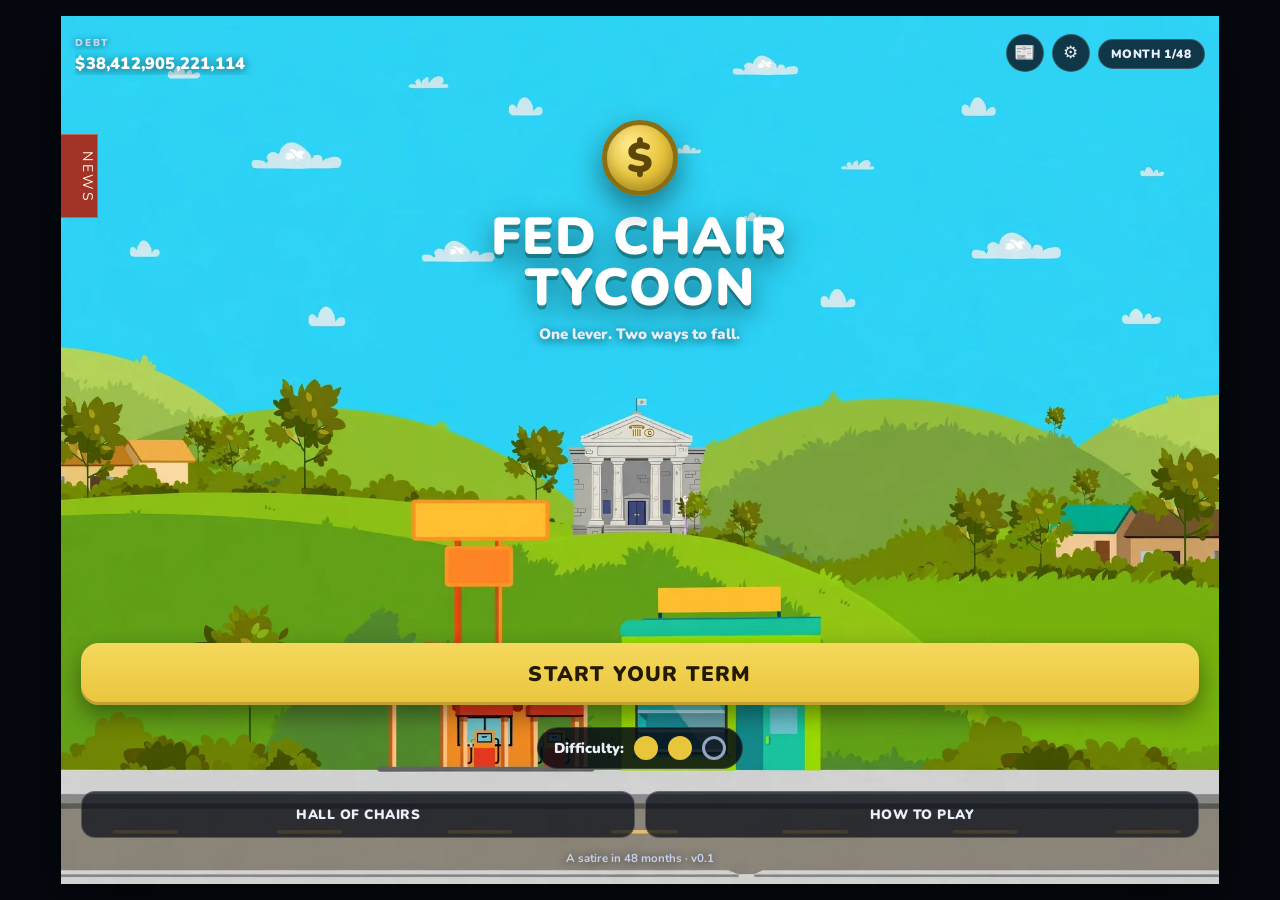
==== index.html @ 250e641f "v24: fully responsive: chips grid can never overflow the stage, scene insets clear the bars, cover c" ====
<!DOCTYPE html>
<html lang="en">
<head>
<meta charset="utf-8">
<meta name="viewport" content="width=device-width, initial-scale=1, maximum-scale=1, user-scalable=no, viewport-fit=cover">
<script>try{ if(window.innerWidth > 760 && screen.width > 0 && screen.width <= 500){ document.querySelector('meta[name="viewport"]').setAttribute('content', 'width=' + screen.width + ', initial-scale=1, maximum-scale=1, user-scalable=no, viewport-fit=cover'); } }catch(e){}</script>
<title>Fed Chair Tycoon</title>
<link rel="icon" href="assets/icon.png">
<link rel="stylesheet" href="styles.css?v=24">
</head>
<body>
<div class="app">

  <aside class="rail rail-left" id="railLeft">
    <button class="news-tab" id="newsTab">NEWS<span class="badge hidden" id="tabBadge">0</span></button>
    <div class="rail-mast">The Daily Ledger</div>
    <div class="rail-date" id="railDate">TERM MONTH 1 &middot; WEEK 1 &middot; WASHINGTON</div>
    <div class="rail-rule"></div>
    <div class="rail-wire" id="railWire"></div>
    <div class="rail-foot">ALL THE NEWS THE NEEDLE MAKES</div>
  </aside>

  <main class="stage" id="stage">
    <div class="scene-bg" id="sceneBg"></div>
    <div class="rotate-hint">Rotate your phone to play</div>
    <div class="scene" id="sceneA"></div>
    <div class="scene" id="sceneB"></div>
    <div class="title-bg" id="titleBg"></div>
    <div class="scrim-top"></div>
    <div class="road" id="road"><div class="road-line"></div></div>
    <div class="walkers" id="walkers">
      <span class="walker wk1"><img src="assets/walker-1.webp" alt=""></span>
      <span class="walker wk2"><img src="assets/walker-5.webp" alt=""></span>
      <span class="walker wk3"><img src="assets/walker-3.webp" alt=""></span>
      <span class="walker wk4 rev"><img src="assets/walker-4.webp" alt=""></span>
      <span class="walker wk5"><img src="assets/walker-6.webp" alt=""></span>
      <span class="walker wk6 rev"><img src="assets/walker-2.webp" alt=""></span>
    </div>
    <div class="scene-price sp-gas" id="sceneGas"><span id="sceneGasTxt">3.49</span></div>
    <div class="scene-price sp-eggs" id="sceneEggs"><span class="se-k">EGGS</span><span class="se-v" id="sceneEggsVal">2.99</span></div>
    <div class="scene-price sp-tag" id="sceneEggsTag">2.99</div>

    <header class="hud">
      <div class="hud-debt"><span class="k">DEBT</span><span class="v" id="debtVal">$38,412,905,221,114</span></div>
      <div class="hud-month" id="monthVal">MONTH 1/48</div>
      <button class="hud-btn" id="wireBtn" title="News wire">&#128240;<span class="badge hidden" id="wireBadge">0</span></button>
      <button class="hud-btn" id="settingsBtn" title="Settings">&#9881;</button>
    </header>

    <div class="prices hidden" id="prices">
      <div class="pchip"><span class="picon"><svg viewBox="0 0 24 24" fill="none" stroke="#16222E" stroke-width="1.6" stroke-linejoin="round" stroke-linecap="round"><rect x="4" y="3.5" width="11" height="17" rx="2" fill="#FF6B3D"/><rect x="6.5" y="6" width="6" height="5" rx="1" fill="#FFF3D6"/><path d="M15.5 8.5c3 .3 3.6 3 3.6 6v1.6"/><rect x="17.3" y="15.6" width="3.1" height="4.6" rx="1" fill="#FFD166"/></svg></span>GAS <b id="gasVal">$3.49</b></div>
      <div class="pchip"><span class="picon"><svg viewBox="0 0 24 24" fill="none" stroke="#16222E" stroke-width="1.6" stroke-linejoin="round" stroke-linecap="round"><ellipse cx="9" cy="9.6" rx="3.3" ry="4.3" fill="#FFFDF4" transform="rotate(-10 9 9.6)"/><ellipse cx="15" cy="9.6" rx="3.3" ry="4.3" fill="#FFF3D6" transform="rotate(10 15 9.6)"/><path d="M3 13.2h18l-1.7 6a2 2 0 0 1-1.9 1.5H6.6a2 2 0 0 1-1.9-1.5z" fill="#F2B134"/><path d="M6.2 16.4h.01M10.2 16.4h.01M14.2 16.4h.01M18 16.4h.01" stroke-width="2.4"/></svg></span>EGGS <b id="eggsVal">$2.99</b></div>
      <div class="pchip"><span class="picon"><svg viewBox="0 0 24 24" fill="none" stroke="#16222E" stroke-width="1.6" stroke-linejoin="round" stroke-linecap="round"><path d="M9 8V6.8A1.8 1.8 0 0 1 10.8 5h2.4A1.8 1.8 0 0 1 15 6.8V8"/><rect x="3.5" y="8" width="17" height="11" rx="2.2" fill="#B07A45"/><path d="M3.5 12.4h17" stroke-width="1.4"/><rect x="10.6" y="11.2" width="2.8" height="3.8" rx="0.8" fill="#FFD166"/></svg></span>JOBS <b id="jobsVal">4.2%</b></div>
      <div class="pchip"><span class="picon"><svg viewBox="0 0 24 24" fill="none" stroke="#16222E" stroke-width="1.6" stroke-linejoin="round" stroke-linecap="round"><path d="M12 20.2S4 15.4 4 9.9C4 7.2 6 5 8.6 5c1.4 0 2.7.7 3.4 1.8C12.7 5.7 14 5 15.4 5 18 5 20 7.2 20 9.9c0 5.5-8 10.3-8 10.3z" fill="#FF5A5F"/><circle cx="8.5" cy="9.1" r="1.25" fill="#FFC2C6" stroke="none"/></svg></span>LIVES <b id="livesVal">5</b></div>
      <div class="pchip hidden" id="sbrChip" style="border-color:rgba(247,147,26,.65)"><span class="picon"><svg viewBox="0 0 24 24"><circle cx="12" cy="12" r="8.8" fill="#F7931A" stroke="#16222E" stroke-width="1.6"/><path d="M9.3 6.7v10.6M9.3 7h3.1a2.5 2.5 0 0 1 0 5H9.3m0 .1h3.7a2.65 2.65 0 0 1 0 5.3H9.3M11.1 5.2v1.9M13.5 5.2v1.9M11.1 16.9v1.9M13.5 16.9v1.9" stroke="#FFF" stroke-width="1.55" fill="none" stroke-linecap="round"/></svg></span>BTC RESERVE <b id="sbrVal">$0</b></div>
    </div>

    <div class="sidebars hidden" id="sidebars">
      <div class="sidebar sb-left" id="gdpBar">
        <div class="sb-label">GDP</div>
        <div class="sb-track"><div class="sb-zone" style="bottom:50%;height:25%"></div><div class="sb-fill" id="gdpFill"></div><div class="sb-fake" id="gdpFake"></div></div>
        <div class="sb-val" id="gdpVal">+2.1%</div>
      </div>
      <div class="sidebar sb-right" id="cpiBar">
        <div class="sb-label">CPI</div>
        <div class="sb-track"><div class="sb-zone" style="bottom:22.7%;height:13.6%"></div><div class="sb-fill" id="cpiFill"></div></div>
        <div class="sb-val" id="cpiVal">2.4%</div>
      </div>
    </div>

    <section class="screen" id="screenTitle">
      <div class="title-hero">
        <div class="coin title-coin" id="titleCoin"><div class="coin-inner"><div class="coin-face coin-front">$</div><div class="coin-face coin-back"><svg viewBox="0 0 64 64" class="btc-svg"><circle cx="32" cy="32" r="30" fill="#F7931A"/><text x="32" y="45" font-size="38" font-weight="700" fill="#ffffff" text-anchor="middle" transform="rotate(12 32 32)" font-family="Arial,Helvetica,sans-serif">&#8383;</text></svg></div></div></div>
        <h1>FED CHAIR<br>TYCOON</h1>
        <div class="tagline">One lever. Two ways to fall.</div>
      </div>
      <div class="title-menu">
        <button class="btn-start" id="startBtn">START YOUR TERM</button>
        <div class="diffpick" id="diffSeg">
          <span class="dc-label">Difficulty:</span>
          <span class="dc on" data-diff="intern"></span>
          <span class="dc on" data-diff="chair"></span>
          <span class="dc" data-diff="legend"></span>
        </div>
        <div class="row2">
          <button class="btn-ghost" id="hallBtn">HALL OF CHAIRS</button>
          <button class="btn-ghost" id="howBtn">HOW TO PLAY</button>
        </div>
        <div class="foot">A satire in 48 months &middot; v0.1</div>
      </div>
    </section>

    <section class="screen hidden" id="screenLoad">
      <div class="load-wrap">
        <div class="coin load-coin" id="loadCoin"><div class="coin-inner"><div class="coin-face coin-front">$</div><div class="coin-face coin-back"><svg viewBox="0 0 64 64" class="btc-svg"><circle cx="32" cy="32" r="30" fill="#F7931A"/><text x="32" y="45" font-size="38" font-weight="700" fill="#ffffff" text-anchor="middle" transform="rotate(12 32 32)" font-family="Arial,Helvetica,sans-serif">&#8383;</text></svg></div></div></div>
        <div class="load-line" id="loadLine">PRINTING MONEY</div>
        <div class="load-bar"><div class="load-fill" id="loadFill"></div></div>
        <div class="load-skip">TAP TO SKIP</div>
      </div>
    </section>

    <section class="screen hidden" id="screenBrief">
      <div class="card brief-card">
        <div class="brief-art"><div class="ribbon">THE BRIEFING</div></div>
        <div class="card-body">
          <h2>The job is yours</h2>
          <p class="txt">In 1910, seven men met in secret on <b>Jekyll Island</b> and designed a central bank. You are what they built. Keep inflation near 2%, keep the street calm, and <b>survive 48 months</b>.</p>
          <div class="rules">
            <div class="rule"><div class="ic" style="background:rgba(62,207,110,.16);color:#3ECF6E">&#9679;</div><div class="rt"><b>The needle.</b> Green is calm. Blue is recession, red is inflation. Peg either end and your term ends.</div></div>
            <div class="rule"><div class="ic" style="background:rgba(127,178,255,.16);color:#7FB2FF">&#9650;&#9660;</div><div class="rt"><b>The lever.</b> One interest rate, moved in 0.25 steps. It works slowly, like everything in this building.</div></div>
            <div class="rule"><div class="ic" style="background:rgba(255,209,102,.16);color:#FFD166">&#9889;</div><div class="rt"><b>Items.</b> Washington speak, single use: speeches, blame, emergency buttons. They reset the street, briefly.</div></div>
            <div class="rule"><div class="ic" style="background:rgba(255,138,117,.16);color:#FF8A75">&#9968;</div><div class="rt"><b>The trap.</b> Cheap money builds projects that only work at cheap rates. They flatter GDP first, then bust when you hike.</div></div>
            <div class="rule"><div class="ic" style="background:rgba(216,52,44,.16);color:#FF8A75">&#10084;</div><div class="rt"><b>Five lives.</b> When the needle pegs, an emergency meeting saves you. Five per term. The sixth crisis is final.</div></div>
          </div>
          <button class="btn-primary" id="takeLeverBtn">TAKE THE LEVER</button>
        </div>
      </div>
    </section>

    <div class="dock hidden" id="dock">
      <div class="panel-top">
        <img class="chair-pic" src="assets/chair-portrait.webp" alt="The Chair">
        <div class="chair-id">
          <div class="chair-name">KELVIN WHALES</div>
        </div>
        <div class="panel-inf">
          <div class="pk">INFLATION <span class="itrend" id="infTrend"></span></div>
          <div class="pv" id="infVal">2.4%</div>
        </div>
      </div>
      <div class="gbar">
        <div class="gmark" id="gmark"></div>
        <span class="plabel pl">RECESSION</span><span class="plabel pr">INFLATION</span>
      </div>

      <div class="panel-bottom">
        <div class="tri-stack">
          <button class="rate-btn tri" id="rateUp" aria-label="Raise the rate">&#9650;</button>
          <button class="rate-btn tri" id="rateDown" aria-label="Cut the rate">&#9660;</button>
        </div>
        <div class="rate-mid">
          <div class="rv" id="rateVal">5.00%</div>
          <div class="rk">INTEREST RATE</div>
        </div>
        <button class="item-slot" id="itemSlot">
          <span class="ik">ITEM</span>
          <span class="iname" id="itemName">EMPTY</span>
          <span class="itap" id="itemTap"></span>
        </button>
      </div>
    </div>

    <div class="overlay hidden" id="overlay"><div class="card" id="overlayCard"></div></div>

    <section class="screen sheet hidden" id="screenWire">
      <div class="sheet-head">
        <button class="iconbtn" data-close>&#8249;</button>
        <div class="ledger-name">The Daily Ledger</div>
        <div class="live-dot"><i></i>LIVE</div>
      </div>
      <div class="ledger-date" id="ledgerDate">TERM MONTH 1 &middot; WEEK 1 &middot; WASHINGTON</div>
      <div class="rule2"></div>
      <div class="wire-list" id="wireList"></div>
      <div class="sheet-foot"><span id="unreadTxt">0 UNREAD</span><button class="btn-small" id="markReadBtn">MARK ALL READ</button></div>
    </section>

    <section class="screen sheet hidden" id="screenSettings">
      <div class="sheet-head">
        <button class="iconbtn" data-close>&#8249;</button>
        <div class="sheet-title">Settings</div>
      </div>
      <div class="group-label">GAMEPLAY</div>
      <div class="group">
        <div class="srow"><span class="ring" style="background:#FFD166"></span><span class="slabel">Sound FX</span><span class="sw on" data-set="sfx"></span></div>
        <div class="srow"><span class="ring" style="background:#7FB2FF"></span><span class="slabel">Music</span><span class="sw on" data-set="music"></span></div>
        <div class="srow"><span class="ring" style="background:#8CE8B0"></span><span class="slabel">Tune</span><button class="trackpick" id="trackPick"><span id="trackName">Monkeys Spinning Monkeys</span> &#8250;</button></div>
        <div class="srow"><span class="ring" style="background:#FF9D8A"></span><span class="slabel">News ticker</span><span class="sw on" data-set="ticker"></span></div>
        <div class="srow"><span class="ring" style="background:#B79CFF"></span><span class="slabel">Haptics</span><span class="sw" data-set="haptics"></span></div>
      </div>
      <div class="diffpick" id="diffSeg2">
        <span class="dc-label">Difficulty:</span>
        <span class="dc on" data-diff="intern"></span>
        <span class="dc on" data-diff="chair"></span>
        <span class="dc" data-diff="legend"></span>
      </div>
      <div class="letter">
        <div class="stamp-seal">FED</div>
        <h3>END THIS TERM EARLY</h3>
        <div class="dear">Dear Mr. President,<br>I hereby tender my resignation as Chair, effective immediately.</div>
        <div class="sig">&mdash; The Chair</div>
        <div class="fine" id="resignFine">Ends your current term. The term is scored and filed in the Hall of Chairs. There is no coming back from a signature.</div>
        <button class="btn-resign" id="resignBtn">SIGN &amp; RESIGN</button>
      </div>
      <div id="settingsExtras"></div>
      <div class="foot">FED CHAIR TYCOON v0.1 &middot; A satire.<br>Any resemblance to a real central bank is entirely the point.<br>Music by Kevin MacLeod (incompetech.com), CC BY 4.0.</div>
    </section>

    <section class="screen hidden" id="screenDeath"></section>

    <section class="screen hidden" id="screenReport">
      <div class="report-card">
        <div class="rhead">
          <div class="seal">$</div>
          <div class="rtitle"><div class="org">BOARD OF GOVERNORS &middot; OFFICIAL</div><div class="doc">Term Report</div></div>
          <div class="grade"><div class="g" id="gradeVal">C+</div><div class="gl">GRADE</div></div>
        </div>
        <div class="verdict" id="verdictVal"></div>
        <div class="rgrid">
          <div class="cell"><div class="k">MONTHS SERVED</div><div class="v" id="repMonths">31 / 48</div></div>
          <div class="cell"><div class="k">PEAK INFLATION</div><div class="v" id="repPeak">9.8%</div></div>
          <div class="cell"><div class="k">DEBT ADDED</div><div class="v" id="repDebt">+$9.22T</div></div>
          <div class="cell"><div class="k">HOW IT ENDED</div><div class="v" id="repEnd">Resigned</div></div>
          <div class="cell"><div class="k">EMERGENCY MEETINGS</div><div class="v" id="repMeet">0</div></div>
          <div class="cell"><div class="k">LIVES LEFT</div><div class="v" id="repLives">5</div></div>
          <div class="cell"><div class="k">BITCOIN RESERVE</div><div class="v" id="repSbr">None</div></div>
        </div>
        <div class="strip"><div class="k">YOUR TERM, MONTH BY MONTH</div><div class="squares" id="squares"></div></div>
      </div>
      <div class="share-box">
        <div class="share-title">SHARE YOUR TERM</div>
        <div class="post-preview" id="postPreview"></div>
        <div class="share-row">
          <button class="btn-share" id="shareBtn">Share this with friends</button>
          <button class="btn-share-x" id="shareXBtn">X</button>
          <button class="btn-share-x" id="copyBtn" title="Copy result">&#10697;</button>
        </div>
        <div class="share-row">
          <button class="btn-newterm" id="newTermBtn">NEW TERM</button>
          <button class="btn-hall2" id="hallBtn2">HALL OF CHAIRS</button>
        </div>
      </div>
    </section>

    <section class="screen sheet hidden" id="screenHall">
      <div class="sheet-head">
        <button class="iconbtn" data-close>&#8249;</button>
        <div class="sheet-title">Hall of Chairs</div>
      </div>
      <div class="seg" id="hallSeg"><div class="on">ALL TIME</div><div>THIS WEEK</div><div>FRIENDS</div></div>
      <div class="hall-list" id="hallList"></div>
    </section>

    <div class="toast hidden" id="toast"></div>
  </main>

  <aside class="rail rail-right" id="railRight">
    <div class="panel">
      <div class="panel-title">YOUR TERM</div>
      <div class="stat-grid">
        <div class="stat"><div class="k">MONTH</div><div class="v" id="stMonth">-</div></div>
        <div class="stat"><div class="k">INFLATION</div><div class="v" id="stInf">-</div></div>
        <div class="stat"><div class="k">RATE</div><div class="v" id="stRate">-</div></div>
        <div class="stat"><div class="k">DEBT ADDED</div><div class="v" id="stDebt">-</div></div>
      </div>
      <div class="needle-mini">
        <div class="gbar"><div class="gmark" id="gmark2"></div></div>
        <div class="glabels"><span style="color:#7FB2FF">RECESSION</span><span style="color:#FF8A75">INFLATION</span></div>
      </div>
    </div>
    <div class="panel">
      <div class="panel-title">HALL OF CHAIRS &middot; TOP 5</div>
      <div class="mini-hall" id="miniHall"></div>
    </div>
    <div class="panel panel-tip">
      <div class="panel-title">THE JOB</div>
      <p>Keep the needle in the green for 48 months. Rates bite with a lag, the debt ticker never stops, and both ends of the street are always angry about something.</p>
    </div>
  </aside>

</div>
<script src="game.js?v=24"></script>
<audio id="bgm" loop preload="auto" src="assets/music-monkeys.mp3"></audio>
</body>
</html>
---- styles.css ----
@font-face{font-family:Nunito;src:url(assets/Nunito-400.woff2) format("woff2");font-weight:400}
@font-face{font-family:Nunito;src:url(assets/Nunito-700.woff2) format("woff2");font-weight:700}
@font-face{font-family:Nunito;src:url(assets/Nunito-900.woff2) format("woff2");font-weight:900}
@font-face{font-family:CourierPrime;src:url(assets/CourierPrime-400.woff2) format("woff2");font-weight:400}
@font-face{font-family:CourierPrime;src:url(assets/CourierPrime-700.woff2) format("woff2");font-weight:700}
@font-face{font-family:CourierPrime;src:url(assets/CourierPrime-400Italic.woff2) format("woff2");font-weight:400;font-style:italic}
@font-face{font-family:Baloo2,Nunito,sans-serif;src:url(assets/Baloo2.woff2) format("woff2");font-weight:400 800}
*{margin:0;padding:0;box-sizing:border-box;-webkit-tap-highlight-color:transparent}
:root{
  --ink:#0B1120; --sheet:rgba(11,17,30,.92); --sheet2:#131E34;
  --gold:#E9C53C; --gold2:#C9A227; --cream:#F3EDDD; --muted:#9FB0CB;
  --green:#3ECF6E; --blue:#7FB2FF; --red:#FF8A75; --reddeep:#8E2F38;
  --mono:"Courier New",Courier,monospace; --tabular:"Nunito",sans-serif;
}
html,body{height:100%}
body{font-family:Nunito,sans-serif;background:#05080F;color:#EAF0FB;overflow:hidden}
.hidden{display:none!important}
button{font-family:inherit;cursor:pointer;border:none;background:none;color:inherit}
.k{font-size:10px;font-weight:900;letter-spacing:1.6px;color:var(--muted)}
.v{font-variant-numeric:tabular-nums}

/* ===== layout ===== */
.app{--colw:clamp(350px, calc((100dvh - 182px - var(--dockh,268px)) * 0.5 + 104px), 540px);display:grid;grid-template-columns:320px minmax(0,var(--colw)) 320px;gap:16px;justify-content:center;height:100dvh;padding:16px;max-width:1300px;margin:0 auto}
.rail{display:flex;flex-direction:column;gap:14px;min-height:0;overflow:hidden}
.stage{position:relative;border-radius:26px;overflow:hidden;background:#0A1220;box-shadow:0 24px 60px rgba(0,0,0,.55);min-height:0}
.scene{position:absolute;inset:0;bottom:var(--dockh,268px);background-size:cover;background-position:50% 50%;transition:opacity .9s ease}
#sceneB{opacity:0}
.scrim-top{position:absolute;top:0;left:0;right:0;height:110px;background:linear-gradient(rgba(4,8,16,.55),transparent);pointer-events:none;z-index:3}


/* ===== live prices painted on the street signs ===== */
.scene-price{position:absolute;z-index:5;pointer-events:none;display:flex;align-items:center;justify-content:center;overflow:hidden}
.sp-gas{font-family:Baloo2,Nunito,sans-serif;justify-content:center;font-weight:800;border-radius:6px;text-shadow:2px 2px 0 rgba(0,0,0,.85),-1px -1px 0 rgba(0,0,0,.85),1px -1px 0 rgba(0,0,0,.85),-1px 1px 0 rgba(0,0,0,.85);white-space:nowrap}
.sp-gas.frozen{filter:saturate(.35) brightness(.92)}
.sp-gas span{display:block;text-align:center;white-space:nowrap}
.sp-eggs{background:#FFFDF4;border-radius:3px;flex-direction:column;gap:0;transform:rotate(-3deg);box-shadow:0 1px 3px rgba(0,0,0,.3);line-height:1}
.sp-eggs .se-k{font-weight:900;color:#1B2432;letter-spacing:.4px}
.sp-eggs .se-v{font-weight:900;color:#1B2432}
.sp-tag{background:#FFD83D;border-radius:3px;font-weight:900;color:#1B2432;transform:rotate(3deg);box-shadow:0 1px 3px rgba(0,0,0,.3);white-space:nowrap}

/* ===== HUD ===== */
.hud{position:absolute;top:0;left:0;right:0;z-index:20;display:flex;align-items:center;gap:8px;padding:14px 14px 0}
.hud-debt{flex:1;min-width:0}
.hud-debt .k{color:#C8D6F2;text-shadow:0 1px 6px rgba(0,0,0,.6)}
.hud-debt .v{display:block;font-size:19px;font-weight:900;letter-spacing:.2px;color:#fff;white-space:nowrap;text-shadow:0 2px 10px rgba(0,0,0,.65)}
.hud-month{background:rgba(7,12,22,.78);border:1px solid rgba(255,255,255,.18);border-radius:999px;padding:6px 12px;font-size:12px;font-weight:900;letter-spacing:.6px;white-space:nowrap}
.hud-btn{position:relative;width:38px;height:38px;border-radius:50%;background:rgba(7,12,22,.78);border:1px solid rgba(255,255,255,.18);font-size:17px;display:flex;align-items:center;justify-content:center}
.badge{position:absolute;top:-4px;right:-4px;min-width:19px;height:19px;border-radius:10px;background:#C73E46;color:#fff;font-size:10.5px;font-weight:900;display:flex;align-items:center;justify-content:center;padding:0 5px;border:2px solid #0A1220}
.prices{position:absolute;top:64px;left:14px;z-index:15;display:flex;gap:6px}
.pchip{background:rgba(7,12,22,.78);border:1px solid rgba(255,255,255,.16);border-radius:999px;padding:5px 11px;font-size:11.5px;font-weight:800;letter-spacing:.4px;color:#C8D6F2}
.pchip b{color:#fff;font-variant-numeric:tabular-nums}


/* ===== GDP / CPI side bars ===== */
.sidebars{position:absolute;inset:0;z-index:14;pointer-events:none}
.sidebar{position:absolute;top:50%;transform:translateY(-52%);width:34px;display:flex;flex-direction:column;align-items:center;gap:7px}
.sb-left{left:10px}
.sb-right{right:10px}
.sb-label{font-size:10.5px;font-weight:900;letter-spacing:1.6px;color:#fff;background:rgba(7,12,22,.78);border:1px solid rgba(255,255,255,.2);border-radius:7px;padding:4px 6px;text-shadow:0 1px 4px rgba(0,0,0,.6)}
.sb-track{position:relative;width:16px;height:300px;max-height:38dvh;border-radius:9px;background:rgba(7,12,22,.66);border:1px solid rgba(255,255,255,.24);overflow:hidden;box-shadow:0 8px 22px rgba(0,0,0,.4)}
.sb-fill{position:absolute;left:0;right:0;bottom:0;height:50%;border-radius:0 0 8px 8px;transition:height .55s ease,background .55s ease}
.sb-fake{position:absolute;left:0;right:0;bottom:0;height:0;border-top:2px dashed rgba(255,255,255,.85);background:repeating-linear-gradient(45deg,rgba(233,197,60,.5) 0 6px,rgba(233,197,60,.12) 6px 12px);transition:height .55s ease}
.sb-val{font-size:11px;font-weight:900;color:#fff;background:rgba(7,12,22,.78);border:1px solid rgba(255,255,255,.18);border-radius:7px;padding:3px 6px;font-variant-numeric:tabular-nums;white-space:nowrap}
#gdpFill{background:linear-gradient(180deg,#57E389,#2FA84F)}
#gdpBar.low #gdpFill{background:linear-gradient(180deg,#FFC86B,#E08A2E)}
#gdpBar.bad #gdpFill{background:linear-gradient(180deg,#FF8A75,#D94F3E)}
#cpiFill{background:linear-gradient(180deg,#FFD166,#E8A33C)}
#cpiBar.hot #cpiFill{background:linear-gradient(180deg,#FF9D5C,#E05E2B)}
#cpiBar.danger #cpiFill{background:linear-gradient(180deg,#FF7A6B,#C73E46)}
.sidebar.danger .sb-track{animation:sbPulse .8s infinite}
.sidebar.danger .sb-label{background:#8E2F38;border-color:#FF8A75}
@keyframes sbPulse{0%,100%{box-shadow:0 0 0 0 rgba(255,81,71,.0)}50%{box-shadow:0 0 0 6px rgba(255,81,71,.35)}}
@media (max-width:760px){ .sb-track{height:230px} .sidebar{width:28px} .sb-left{left:17px} .sb-right{right:17px} .sb-label{font-size:9.5px;padding:3px 5px} .sb-val{font-size:10px;padding:2px 5px} }

/* ===== screens ===== */
.screen{position:absolute;inset:0;z-index:30;display:flex;flex-direction:column;padding:86px 20px 18px;overflow-y:auto}
.card{background:var(--sheet);border:1px solid rgba(255,255,255,.12);border-radius:24px;backdrop-filter:blur(14px);box-shadow:0 22px 48px rgba(0,0,0,.5)}
.card-body{padding:22px 22px 24px}
.card h2{font-family:Baloo2,Nunito,sans-serif;font-size:30px;font-weight:800;color:#fff}
.txt{font-size:14.5px;line-height:1.55;color:#C9D5EC;margin-top:6px}
.txt b{color:#fff}

/* title */
#screenTitle{justify-content:space-between;padding-top:104px}
.title-hero{text-align:center}
.coin{width:92px;height:92px;margin:0 auto;border-radius:50%;background:radial-gradient(circle at 34% 30%,#FFE98A,var(--gold) 55%,var(--gold2));border:5px solid #8A6E14;color:#5C4708;font-family:Baloo2,Nunito,sans-serif;font-size:52px;font-weight:800;display:flex;align-items:center;justify-content:center;box-shadow:0 12px 30px rgba(0,0,0,.45),inset 0 -6px 14px rgba(0,0,0,.22)}
#screenTitle h1{font-family:Baloo2,Nunito,sans-serif;font-size:52px;line-height:.98;font-weight:800;color:#fff;letter-spacing:1px;margin-top:16px;text-shadow:0 4px 0 rgba(10,40,24,.35),0 10px 28px rgba(0,0,0,.5)}
.tagline{margin-top:10px;font-size:15px;font-weight:800;color:#E7EEFB;text-shadow:0 2px 10px rgba(0,0,0,.6)}
.title-menu{display:flex;flex-direction:column;gap:12px}
.btn-start{background:linear-gradient(180deg,#F5D95C,var(--gold));color:#241A02;font-family:Baloo2,Nunito,sans-serif;font-weight:800;font-size:21px;letter-spacing:1.2px;padding:17px;border-radius:18px;box-shadow:0 10px 24px rgba(0,0,0,.4),inset 0 -3px 0 rgba(0,0,0,.18);width:100%}
.seg{display:flex;background:rgba(7,12,22,.8);border:1px solid rgba(255,255,255,.14);border-radius:13px;padding:4px;gap:4px}
.seg div{flex:1;text-align:center;padding:9px 0;border-radius:10px;font-size:12.5px;font-weight:900;letter-spacing:.6px;color:var(--muted);cursor:pointer}
.seg div.on{background:var(--gold);color:#241A02}
.row2{display:flex;gap:10px}
.btn-ghost{flex:1;padding:13px;border-radius:14px;background:rgba(7,12,22,.72);border:1px solid rgba(255,255,255,.2);color:#EAF0FB;font-size:13.5px;font-weight:900;letter-spacing:.5px}
#screenTitle .foot{text-align:center;font-size:11.5px;font-weight:700;color:#C4D2EC;text-shadow:0 1px 8px rgba(0,0,0,.6)}

/* briefing */
.brief-art{height:150px;border-radius:24px 24px 0 0;background:url(assets/scene-normal.webp) 50% 30%/cover;position:relative}
.ribbon{position:absolute;left:22px;bottom:14px;background:var(--gold);color:#241A02;font-size:11px;font-weight:900;letter-spacing:2px;padding:5px 12px;border-radius:5px}
.rules{display:flex;flex-direction:column;gap:12px;margin:16px 0 20px}
.rule{display:flex;gap:12px;align-items:flex-start}
.rule .ic{width:34px;height:34px;flex:none;border-radius:11px;display:flex;align-items:center;justify-content:center;font-size:15px}
.rule .rt{font-size:13.5px;line-height:1.5;color:#C9D5EC}
.rule .rt b{color:#fff}
.btn-primary{background:linear-gradient(180deg,#F5D95C,var(--gold));color:#241A02;font-family:Baloo2,Nunito,sans-serif;font-weight:800;font-size:18px;letter-spacing:1px;padding:15px;border-radius:16px;width:100%}

/* dock */
.dock{position:absolute;left:12px;right:12px;bottom:12px;z-index:25;background:var(--sheet);border:1px solid rgba(255,255,255,.13);border-radius:22px;padding:13px 14px 12px;backdrop-filter:blur(16px);box-shadow:0 18px 40px rgba(0,0,0,.5)}
.dock-top{display:flex;gap:12px;align-items:center}
.inf-box{flex:none;text-align:center;min-width:74px}
.inf-box .v{font-size:23px;font-weight:900;color:#fff}
.gauge-box{flex:1}
.gbar{height:12px;border-radius:7px;background:linear-gradient(90deg,#3E6FD9 0%,#57B8E8 26%,#39C96B 44%,#39C96B 56%,#E8C93C 74%,#D94F3E 100%);position:relative}
.gmark{position:absolute;top:50%;width:22px;height:22px;border-radius:50%;background:#fff;border:3.5px solid #0B1120;transform:translate(-50%,-50%);left:50%;box-shadow:0 2px 8px rgba(0,0,0,.5);transition:left .5s ease}
.glabels{display:flex;justify-content:space-between;font-size:9.5px;font-weight:900;letter-spacing:1.2px;margin-top:6px}
.rate-row{display:flex;align-items:center;gap:12px;margin-top:12px}
.rate-btn{width:62px;height:54px;border-radius:16px;background:#1B2A47;border:1px solid rgba(255,255,255,.16);color:#fff;font-size:20px;flex:none}
.rate-btn:active{background:#2A4066;transform:scale(.96)}
.rate-mid{flex:1;text-align:center}
.rate-mid .v{font-size:27px;font-weight:900;color:#fff}
.item-slot{margin-top:12px;width:100%;display:flex;align-items:center;gap:10px;background:rgba(216,52,44,.08);border:1.5px dashed rgba(255,90,80,.55);border-radius:14px;padding:10px 13px;text-align:left}
.item-k{font-size:9.5px;font-weight:900;letter-spacing:1.6px;color:var(--gold)}
.item-name{flex:1;font-size:14px;font-weight:900;color:#FFE98A;letter-spacing:.3px}
.item-tap{font-size:11px;font-weight:800;color:var(--muted)}

/* overlay cards */
.overlay{position:absolute;inset:0;z-index:40;background:rgba(3,6,12,.45);display:flex;align-items:flex-start;padding:14px}
.overlay .card{width:100%;padding:22px}
.tagchip{display:inline-block;font-size:10.5px;font-weight:900;letter-spacing:1.8px;padding:5px 11px;border-radius:6px;margin-bottom:12px}
.tag-warn{background:#3A2A10;color:#FFC86B;border:1px solid #8A6A24}
.tag-event{background:#12283F;color:#8FC2FF;border:1px solid #2E5A8A}
.tag-story{background:#241A3E;color:#C9B1FF;border:1px solid #5B4390}
.overlay h2{font-family:Baloo2,Nunito,sans-serif;font-size:25px;line-height:1.12;color:#fff}
.overlay .txt{font-size:14px}
.mini-gbar{margin:16px 0 4px}
.btn-gold{background:linear-gradient(180deg,#F5D95C,var(--gold));color:#241A02;font-family:Baloo2,Nunito,sans-serif;font-weight:800;font-size:16.5px;padding:14px;border-radius:14px;width:100%;margin-top:16px}
.btn-dim{background:#1B2A47;color:#D7E2F5;font-weight:900;font-size:14.5px;padding:13px;border-radius:14px;width:100%;margin-top:9px}
.hintline{margin-top:12px;text-align:center;font-size:11.5px;font-weight:700;color:var(--muted)}

/* sheets (wire / settings / hall) */
.sheet{background:var(--sheet);backdrop-filter:blur(18px);padding:20px 20px 16px;z-index:35}
.sheet-head{display:flex;align-items:center;gap:12px;margin-bottom:6px}
.iconbtn{width:36px;height:36px;border-radius:50%;background:rgba(255,255,255,.07);border:1px solid rgba(255,255,255,.14);font-size:19px;color:#fff;flex:none}
.sheet-title{font-family:Baloo2,Nunito,sans-serif;font-size:23px;font-weight:800;color:#fff}

/* ledger */
.ledger-name{font-family:CourierPrime,monospace;font-weight:700;font-size:21px;letter-spacing:.5px;color:#fff;flex:1}
.live-dot{display:flex;align-items:center;gap:6px;font-size:11px;font-weight:900;letter-spacing:1.4px;color:#FF7A6B}
.live-dot i{width:8px;height:8px;border-radius:50%;background:#FF5147;animation:pulse 1.4s infinite}
@keyframes pulse{0%,100%{opacity:1}50%{opacity:.3}}
.ledger-date,.rail-date{font-family:CourierPrime,monospace;font-size:11px;letter-spacing:.6px;color:#8FA3C4;margin-top:4px}
.rule2{border-top:2.5px solid #E8EEF9;border-bottom:1px solid rgba(232,238,249,.55);height:4px;margin:10px 0 4px}
.wire-list{flex:1;overflow-y:auto;min-height:0}
.witem{padding:11px 0 10px;border-bottom:1px solid rgba(255,255,255,.07);display:flex;gap:9px}
.witem .dot{width:8px;height:8px;border-radius:50%;background:var(--gold);flex:none;margin-top:6px}
.witem .dot.read{background:transparent}
.wmeta{font-family:CourierPrime,monospace;font-size:10.5px;letter-spacing:.4px;color:#7E92B5;text-transform:uppercase}
.whead{font-family:CourierPrime,monospace;font-size:16.5px;line-height:1.42;color:#E9EEF8;margin-top:2px}
.whead .brk{color:#FF6B5E;font-weight:700}
.whead em{font-style:italic}
.wstamp{display:inline-block;border:1.5px solid #C73E46;color:#FF7A6B;border-radius:4px;padding:0 5px;font-size:10px;font-weight:700;letter-spacing:1.2px;transform:rotate(-3deg);vertical-align:2px;margin-left:6px}
.sheet-foot{display:flex;justify-content:space-between;align-items:center;padding-top:12px;border-top:1px solid rgba(255,255,255,.09);font-family:CourierPrime,monospace;font-size:11.5px;color:#8FA3C4}
.btn-small{background:var(--gold);color:#241A02;font-weight:900;font-size:12px;padding:8px 13px;border-radius:9px;font-family:Nunito}

/* settings */
.group-label{font-size:11px;font-weight:900;letter-spacing:1.8px;color:var(--muted);margin:16px 0 8px}
.group{background:rgba(255,255,255,.04);border:1px solid rgba(255,255,255,.08);border-radius:16px;padding:2px 14px}
.srow{display:flex;align-items:center;gap:11px;padding:12px 0;border-bottom:1px solid rgba(255,255,255,.06)}
.srow:last-child{border-bottom:none}
.ring{width:10px;height:10px;border-radius:50%;flex:none}
.slabel{flex:1;font-size:14.5px;font-weight:700;color:#E7EEFB}
.sw{width:46px;height:27px;border-radius:14px;background:#2A3A58;position:relative;cursor:pointer;flex:none;transition:background .2s}
.sw:after{content:"";position:absolute;top:3px;left:3px;width:21px;height:21px;border-radius:50%;background:#fff;transition:left .2s}
.sw.on{background:var(--green)}
.sw.on:after{left:22px}
.letter{background:linear-gradient(180deg,#F7F2E2,var(--cream));color:#2A2417;border-radius:16px;padding:20px;margin-top:18px;position:relative;box-shadow:0 14px 30px rgba(0,0,0,.35)}
.stamp-seal{position:absolute;top:14px;right:16px;width:44px;height:44px;border-radius:50%;border:2.5px solid var(--reddeep);color:var(--reddeep);display:flex;align-items:center;justify-content:center;font-family:Baloo2,Nunito,sans-serif;font-weight:800;font-size:13px;transform:rotate(10deg);opacity:.85}
.letter h3{font-size:10.5px;font-weight:900;letter-spacing:2.2px;color:#8A7B52}
.letter .dear{font-family:CourierPrime,monospace;font-size:15.5px;line-height:1.6;margin-top:12px}
.letter .sig{font-family:CourierPrime,monospace;font-style:italic;font-size:14.5px;margin-top:10px}
.letter .fine{font-size:11.5px;line-height:1.55;color:#6E6449;margin-top:12px}
.btn-resign{margin-top:14px;width:100%;background:var(--reddeep);color:#FFF3EA;font-family:Baloo2,Nunito,sans-serif;font-weight:800;font-size:16.5px;letter-spacing:.8px;padding:13px;border-radius:12px}
#screenSettings .foot{margin-top:16px;text-align:center;font-size:11px;line-height:1.6;color:var(--muted)}

/* death */
#screenDeath{justify-content:flex-end;padding:86px 14px 14px}
.death-wrap{width:100%}
.ending-ribbon{display:inline-block;font-size:11px;font-weight:900;letter-spacing:2px;padding:6px 13px;border-radius:6px;margin-bottom:12px}
.ribbon-red{background:#5E1616;color:#FFB1A1;border:1px solid #A03A30}
.ribbon-blue{background:#14273F;color:#BCD6FF;border:1px solid #3E6DA8}
.stamp-big{display:inline-block;border:3.5px solid #D8453A;color:#FF6A5B;font-family:Baloo2,Nunito,sans-serif;font-weight:800;font-size:19px;letter-spacing:1.5px;padding:6px 14px;border-radius:8px;transform:rotate(-3.5deg);background:rgba(10,5,5,.35);margin-bottom:14px}
.memo{background:linear-gradient(180deg,#F8F4E8,#EFE8D2);color:#2A2417;border-radius:18px;padding:24px 22px;box-shadow:0 22px 48px rgba(0,0,0,.5)}
.memo .fromto{font-family:CourierPrime,monospace;font-size:14.5px;line-height:1.65}
.memo .body{font-family:CourierPrime,monospace;font-size:14.5px;line-height:1.65;margin-top:12px}
.memo .fine2{font-family:CourierPrime,monospace;font-style:italic;font-size:13px;color:#6E6449;margin-top:14px}
.chips{display:flex;gap:7px;margin:14px 0 4px}
.chip{background:rgba(7,12,22,.8);border:1px solid rgba(255,255,255,.2);border-radius:999px;padding:6px 12px;font-size:12px;font-weight:900;color:#fff}

/* report */
#screenReport{gap:12px;padding-top:78px}
.report-card{background:linear-gradient(180deg,#FBF7EA,var(--cream));color:#2A2417;border-radius:20px;padding:20px;position:relative;overflow:hidden;box-shadow:0 22px 48px rgba(0,0,0,.5)}
.report-card:before{content:"";position:absolute;top:0;left:0;right:0;height:7px;background:repeating-linear-gradient(45deg,#C73E46 0 14px,#F3EDDD 14px 28px,#31579E 28px 42px,#F3EDDD 42px 56px)}
.rhead{display:flex;align-items:center;gap:13px;margin-top:4px}
.seal{width:50px;height:50px;border-radius:50%;background:radial-gradient(circle at 34% 30%,#FFE98A,var(--gold) 55%,var(--gold2));border:3px solid #8A6E14;color:#5C4708;font-family:Baloo2,Nunito,sans-serif;font-size:26px;font-weight:800;display:flex;align-items:center;justify-content:center;flex:none}
.rtitle{flex:1}
.rtitle .org{font-size:9.5px;font-weight:900;letter-spacing:1.6px;color:#8A7B52}
.rtitle .doc{font-family:Baloo2,Nunito,sans-serif;font-size:23px;font-weight:800;color:#221D10}
.grade{text-align:center}
.grade .g{font-family:Baloo2,Nunito,sans-serif;font-size:31px;font-weight:800;color:#1E6B3A}
.grade .gl{font-size:8.5px;font-weight:900;letter-spacing:1.6px;color:#8A7B52}
.verdict{font-size:14.5px;line-height:1.5;color:#4A4230;margin-top:12px}
.rgrid{display:grid;grid-template-columns:1fr 1fr;gap:12px 16px;margin-top:14px}
.rgrid .k{color:#8A7B52}
.rgrid .v{font-size:19px;font-weight:900;color:#221D10}
.strip{margin-top:14px}
.strip .k{color:#8A7B52;margin-bottom:7px}
.squares{display:flex;gap:2.5px;flex-wrap:wrap}
.squares i{width:14px;height:14px;border-radius:3.5px;display:block}
.share-box{background:var(--sheet);border:1px solid rgba(255,255,255,.12);border-radius:20px;padding:16px;backdrop-filter:blur(14px)}
.share-title{font-size:11px;font-weight:900;letter-spacing:1.8px;color:var(--muted);margin-bottom:10px}
.post-preview{background:rgba(255,255,255,.05);border:1px solid rgba(255,255,255,.09);border-radius:13px;padding:12px 13px;font-size:13.5px;line-height:1.55;color:#DCE6F7}
.share-row{display:flex;gap:9px;margin-top:11px}
.btn-share{flex:1;background:var(--gold);color:#241A02;font-family:Baloo2,Nunito,sans-serif;font-weight:800;font-size:15px;padding:12px 8px;border-radius:12px;white-space:nowrap}
.btn-share-x{flex:0 0 50px;background:#1B2A47;color:#EAF0FB;font-weight:900;font-size:15px;padding:12px 0;border-radius:12px;border:1px solid rgba(255,255,255,.14)}
.btn-newterm{flex:1.4;background:#1B2A47;color:#fff;font-family:Baloo2,Nunito,sans-serif;font-weight:800;font-size:15.5px;padding:12px;border-radius:12px;border:1px solid rgba(255,255,255,.16)}
.btn-hall2{flex:1;background:transparent;color:#C9D5EC;font-weight:900;font-size:13.5px;padding:12px;border-radius:12px;border:1px solid rgba(255,255,255,.14)}

/* hall */
.hall-list{overflow-y:auto;min-height:0;margin-top:12px}
.hrow{display:flex;align-items:center;gap:12px;padding:11px 4px;border-bottom:1px solid rgba(255,255,255,.07)}
.hrow .medal{width:38px;height:38px;border-radius:50%;flex:none;display:flex;align-items:center;justify-content:center;font-family:Baloo2,Nunito,sans-serif;font-weight:800;font-size:16px;background:#1B2A47;color:#C9D5EC;border:1.5px solid rgba(255,255,255,.16)}
.hrow.r1 .medal{background:radial-gradient(circle at 34% 30%,#FFE98A,var(--gold) 60%,var(--gold2));color:#5C4708;border-color:#8A6E14}
.hrow.r2 .medal{background:#D8DEE8;color:#41506B;border-color:#9AA7BC}
.hrow.r3 .medal{background:#D89A68;color:#5C3410;border-color:#A96F3E}
.hrow .who{flex:1;min-width:0}
.hrow .nm{font-size:15px;font-weight:900;color:#fff;white-space:nowrap;overflow:hidden;text-overflow:ellipsis}
.hrow .st{font-size:10.5px;font-weight:900;letter-spacing:.8px}
.hrow .nums{text-align:right}
.hrow .nums .a{font-size:15px;font-weight:900;color:#fff}
.hrow .nums .b{font-size:11px;font-weight:700;color:var(--muted)}
.hrow.you{background:rgba(233,197,60,.09);border:1px solid rgba(233,197,60,.4);border-radius:14px;padding:11px 10px;margin-top:10px}
.st-ok{color:var(--green)} .st-bad{color:#FF8A75} .st-mid{color:#FFC86B}

/* rails */
.rail-left{background:var(--sheet);border:1px solid rgba(255,255,255,.1);border-radius:22px;padding:18px;backdrop-filter:blur(10px)}
.rail-mast{font-family:CourierPrime,monospace;font-weight:700;font-size:22px;color:#fff}
.rail-rule{border-top:2.5px solid #E8EEF9;border-bottom:1px solid rgba(232,238,249,.55);height:4px;margin-top:10px}
.rail-wire{flex:1;overflow-y:auto;min-height:0}
.rail-wire .witem{padding:10px 0 9px}
.rail-wire .whead{font-size:14.5px}
.rail-foot{font-family:CourierPrime,monospace;font-size:10px;letter-spacing:1.4px;color:#7E92B5;padding-top:10px;border-top:1px solid rgba(255,255,255,.08)}
.panel{background:var(--sheet);border:1px solid rgba(255,255,255,.1);border-radius:22px;padding:18px;backdrop-filter:blur(10px)}
.panel-title{font-size:11px;font-weight:900;letter-spacing:1.8px;color:var(--muted);margin-bottom:12px}
.stat-grid{display:grid;grid-template-columns:1fr 1fr;gap:12px}
.stat .v{font-size:19px;font-weight:900;color:#fff}
.needle-mini{margin-top:14px}
.panel p{font-size:13.5px;line-height:1.6;color:#C9D5EC}
.mini-hall .hrow{padding:8px 0}
.mini-hall .hrow .medal{width:30px;height:30px;font-size:13px}
.mini-hall .nm{font-size:13.5px}
.mini-hall .nums .a{font-size:13.5px}

/* toast */
.toast{position:absolute;left:50%;bottom:196px;transform:translateX(-50%);z-index:60;background:rgba(7,12,22,.92);border:1px solid rgba(255,255,255,.2);color:#fff;font-size:13px;font-weight:800;padding:10px 16px;border-radius:999px;white-space:nowrap;box-shadow:0 10px 26px rgba(0,0,0,.5)}

/* ===== responsive ===== */
@media (max-width:1100px){
  .app{grid-template-columns:minmax(0,var(--colw)) 300px}
  .rail-left{display:none}
}
@media (max-width:760px){
  .app{grid-template-columns:minmax(0,1fr);padding:0;gap:0}
  .rail-right{display:none}
  .stage{border-radius:0}
  #screenTitle h1{font-size:46px}
  .hud{flex-wrap:wrap}
  .hud-debt{flex:1 1 auto}
  .hud-debt .v{font-size:15.5px}
  .hud-month{order:3;margin-top:2px}
  .prices{top:96px}
}

/* ===== EpiPen-style simple control panel (2026-11-11) ===== */
.dock{padding:12px 14px calc(12px + env(safe-area-inset-bottom))}
.panel-top{display:flex;align-items:center;gap:12px;margin-bottom:11px}
.chair-pic{width:56px;height:56px;border-radius:14px;border:2px solid rgba(255,255,255,.28);object-fit:cover;flex:none;background:#0E7490}
.chair-name{font:800 19px Baloo2,Nunito,sans-serif;line-height:1.05}
.chair-sub{font:800 10px Nunito;letter-spacing:.16em;color:var(--mut)}
.panel-inf{margin-left:auto;text-align:right}
.panel-inf .pk{font:800 11px Nunito;letter-spacing:.2em;color:var(--gold)}
.panel-inf .pv{font:800 31px Baloo2,Nunito,sans-serif;line-height:1.05;font-variant-numeric:tabular-nums}
.gbar{position:relative}
.plabel{position:absolute;top:50%;transform:translateY(-50%);font:800 10px Nunito;letter-spacing:.1em;color:rgba(255,255,255,.92);text-shadow:0 1px 3px rgba(0,0,0,.45);z-index:1;pointer-events:none}
.plabel.pl{left:10px}.plabel.pr{right:10px}
.gauge-cap{text-align:center;font:800 11px Nunito;letter-spacing:.38em;color:var(--mut);margin:6px 0 11px}
.panel-bottom{display:flex;align-items:center;gap:14px}
.tri-stack{display:flex;flex-direction:column;gap:6px;flex:none}
.tri{width:58px;height:35px;border-radius:10px;background:#DCE6F7;color:#0B1120;font-size:16px;border:0;cursor:pointer;box-shadow:0 3px 0 #93A9CF;font-family:Nunito}
.tri:active{transform:translateY(2px);box-shadow:0 1px 0 #93A9CF}
.rate-mid .rv{font:800 34px Baloo2,Nunito,sans-serif;line-height:1;font-variant-numeric:tabular-nums}
.rate-mid .rk{font:800 11px Nunito;letter-spacing:.18em;color:var(--mut);margin-top:3px}
.item-slot{margin-left:auto;width:124px;min-height:76px;flex-direction:column;align-items:center;justify-content:center;gap:2px;text-align:center}
.item-slot .ik{font:800 10px Nunito;letter-spacing:.2em;color:var(--mut)}
.toast{bottom:calc(var(--dockh,268px) + 14px)}
@media (max-width:760px){ .toast{bottom:calc(var(--dockh,268px) + 14px)} }
.item-slot .iname{font:800 13px Baloo2,Nunito,sans-serif;line-height:1.15}
.item-slot .itap{font:700 10px Nunito;color:var(--mut)}

/* ===== Intro sequence ===== */
.load-wrap{flex:1;display:flex;flex-direction:column;align-items:center;justify-content:center;gap:22px;padding:24px;cursor:pointer}
.load-coin{animation:coinpulse 1.1s ease-in-out infinite}
@keyframes coinpulse{0%,100%{transform:scale(1)}50%{transform:scale(1.07)}}
.load-line{font:700 17px CourierPrime,monospace;letter-spacing:.05em;color:var(--gold);min-height:24px;text-align:center}
.load-bar{width:210px;height:4px;background:#1E293B;border-radius:2px;overflow:hidden}
.load-fill{height:100%;background:var(--gold);width:0%;transition:width .95s ease}
.load-skip{font:800 10px Nunito;letter-spacing:.26em;color:var(--mut)}

/* ===== Intro sequence: full-screen, unmissable ===== */
#screenLoad{background:#070B16}
.load-coin{animation:coindrop .7s cubic-bezier(.2,1.6,.4,1) both, coinpulse 1.1s ease-in-out .7s infinite}
@keyframes coindrop{0%{transform:translateY(-46px) scale(.6);opacity:0}100%{transform:translateY(0) scale(1);opacity:1}}
.load-line.linein{animation:linein .55s ease both}
@keyframes linein{0%{opacity:0;transform:translateY(8px)}100%{opacity:1;transform:translateY(0)}}

.itrend{letter-spacing:.04em;font-size:10px}
/* ===== People walking the street ===== */
.walkers{position:absolute;inset:0;bottom:var(--dockh,268px);overflow:hidden;pointer-events:none;z-index:3}
.walker{position:absolute;bottom:12px;left:0;height:12.5%;will-change:transform;animation:cross linear infinite}
.walker img{height:100%;width:auto;display:block;animation:bob .46s ease-in-out infinite alternate}
.walker.rev{animation-name:crossRev}
.walker.rev img{transform:scaleX(-1)}
.wk1{animation-duration:52s;animation-delay:-14s;height:12.5%}
.wk2{animation-duration:34s;animation-delay:-26s;height:11%;bottom:7px}
.wk3{animation-duration:44s;animation-delay:-38s;height:12%}
.wk4{animation-duration:78s;animation-delay:-8s;height:11.5%;bottom:20px}
.wk5{animation-duration:58s;animation-delay:-44s;height:12.5%}
.wk6{animation-duration:66s;animation-delay:-30s;height:13%;bottom:9px}
@keyframes cross{from{transform:translateX(-30vw)}to{transform:translateX(105vw)}}
@keyframes crossRev{from{transform:translateX(105vw)}to{transform:translateX(-30vw)}}
@keyframes bob{from{margin-top:0}to{margin-top:-3px}}
@media (prefers-reduced-motion: reduce){ .walker{animation:none} .walker img{animation:none} }

.chair-name{font-size:17px;letter-spacing:.01em}
.panel-top{margin-bottom:12px}

/* ===== The street: one flat tile, stuck to the bottom ===== */
.road{position:absolute;left:0;right:0;bottom:var(--dockh,268px);height:60px;background:linear-gradient(#5A616B,#454B54);border-top:9px solid #B9BDC4;z-index:2}
.road-line{position:absolute;left:0;right:0;top:60%;height:4px;background:repeating-linear-gradient(90deg,#F5C542 0 26px,transparent 26px 54px);opacity:.75}

/* ===== Item slot: the red crisis button ===== */
.item-slot .ik{color:#FF9A8A}
.item-slot .iname{color:#FFB4A8}
.item-slot.has-item{background:linear-gradient(180deg,#E0483D,#B3271E);border:1.5px solid #FF8A7A;box-shadow:0 10px 24px rgba(216,52,44,.45);animation:crisispulse 1.25s ease-out infinite;cursor:pointer}
.item-slot.has-item .ik{color:#FFD9D4}
.item-slot.has-item .iname{color:#fff;font-size:14px}
.item-slot.has-item .itap{color:#FFE3DF}
@keyframes crisispulse{0%{box-shadow:0 10px 24px rgba(216,52,44,.45),0 0 0 0 rgba(224,72,61,.55)}100%{box-shadow:0 10px 24px rgba(216,52,44,.45),0 0 0 13px rgba(224,72,61,0)}}

/* ===== Mobile: the whole plate fits, hill and street both on screen ===== */
.scene-bg{position:absolute;inset:0;bottom:var(--dockh,268px);background-size:cover;background-position:50% 100%;filter:blur(22px) saturate(.85) brightness(.8);transform:scale(1.12);display:none}
@media (max-width:759px){
  .scene-bg{display:block}
  .scene{background-size:cover;background-position:50% 50%;background-repeat:no-repeat}
}
.scene-bg{display:block}
.scene{background-size:contain;background-position:50% 50%;background-repeat:no-repeat}
@media (max-width:760px){
  .scene{background-size:cover;background-position:50% 30%}
}

/* ===== Difficulty: three circles ===== */
.diffpick{display:flex;align-items:center;gap:10px;justify-content:center;padding:8px 0}
.dc-label{font:800 14.5px Nunito;color:#EAF0F8}
.dc{width:24px;height:24px;border-radius:50%;border:3px solid #93A5C0;cursor:pointer;flex:none}
.dc.on{background:var(--gold);border-color:var(--gold)}
#diffSeg2{justify-content:flex-start}
.diffpick{background:rgba(7,12,22,.85);border:1px solid rgba(255,255,255,.16);border-radius:999px;padding:8px 16px;width:fit-content;margin:10px auto}
#diffSeg2{margin:10px 0}

/* ===== Compact panel ===== */
.dock{padding:9px 12px calc(9px + env(safe-area-inset-bottom));border-radius:18px}
.panel-top{margin-bottom:6px;gap:10px}
.chair-pic{width:44px;height:44px;border-radius:11px}
.chair-name{font-size:15px}
.panel-inf .pv{font-size:25px}
.gbar{height:10px}
.glabels{margin-top:4px;font-size:9px}
.gauge-cap{margin:3px 0 7px;font-size:10px}
.tri-stack{gap:5px}
.tri{width:54px;height:29px;font-size:14px;border-radius:9px}
.rate-mid .rv{font-size:28px}
.panel-bottom{gap:10px}
.item-slot{min-height:60px;width:116px;padding:7px 8px}

/* ===== Side bars: V-bottom tubes in grey metal casings ===== */
.sb-track{width:27px;background:linear-gradient(90deg,#33383F,#6E7784 30%,#59616D 55%,#31363D);border:1px solid #1F2329;border-radius:8px 8px 3px 3px;clip-path:polygon(0 0,100% 0,100% calc(100% - 15px),50% 100%,0 calc(100% - 15px));box-shadow:0 10px 24px rgba(0,0,0,.45),inset 0 1px 0 rgba(255,255,255,.35)}
.sb-track::before,.sb-track::after{content:"";position:absolute;top:4px;width:5px;height:5px;border-radius:50%;background:#22262C;box-shadow:inset 0 1px 1px rgba(255,255,255,.4);z-index:3}
.sb-track::before{left:4px}
.sb-track::after{right:4px}
.sb-fill{left:5px;right:5px;bottom:9px;border-radius:2px;z-index:1}
.sb-fake{left:5px;right:5px;bottom:9px;z-index:2}

/* ===== The coin flips: dollars on one side, Bitcoin on the other ===== */
.coin{background:none;border:none;box-shadow:none;perspective:700px}
.coin-inner{position:relative;width:100%;height:100%;transform-style:preserve-3d;transition:transform .9s cubic-bezier(.3,1.35,.4,1)}
.coin.flipped .coin-inner{transform:rotateY(180deg)}
.coin-face{position:absolute;inset:0;border-radius:50%;display:flex;align-items:center;justify-content:center;backface-visibility:hidden;-webkit-backface-visibility:hidden}
.coin-front{background:radial-gradient(circle at 34% 30%,#FFE98A,var(--gold) 55%,var(--gold2));border:5px solid #8A6E14;color:#5C4708;font-family:Baloo2,Nunito,sans-serif;font-size:52px;font-weight:800;box-shadow:0 12px 30px rgba(0,0,0,.45),inset 0 -6px 14px rgba(0,0,0,.22)}
.coin-back{transform:rotateY(180deg);background:radial-gradient(circle at 34% 30%,#FFB84D,#F7931A 60%,#D97C06);border:5px solid #9A5B00;box-shadow:0 12px 30px rgba(0,0,0,.45),inset 0 -6px 14px rgba(0,0,0,.22)}
.btc-svg{width:80%;height:80%}
.title-coin .coin-inner{animation:idleflip 8s ease-in-out infinite}
@keyframes idleflip{0%,30%{transform:rotateY(0deg)}44%,72%{transform:rotateY(180deg)}86%,100%{transform:rotateY(360deg)}}

/* Title screen lets taps fall through to the HUD (gear, wire) except on its own menu */
#screenTitle{pointer-events:none}
#screenTitle .title-menu{pointer-events:auto}

.sb-zone{position:absolute;left:3px;right:3px;background:rgba(57,201,107,.30);border-top:1.5px solid rgba(57,201,107,.95);border-bottom:1.5px solid rgba(57,201,107,.95);z-index:0}
/* Fatter needle bar, no caption */
.dock .gbar{height:17px;border-radius:9px}
.dock .gmark{width:23px;height:23px;border-width:3px}
/* The gas sign flips like a split-flap board when the price moves */
#sceneGas{transform-origin:50% 50%}
#sceneGas.flip{animation:signflip .45s ease}
#sceneEggs.flip{animation:signflip .45s ease}
@keyframes signflip{0%{transform:perspective(320px) rotateX(0deg)}38%{transform:perspective(320px) rotateX(86deg);filter:brightness(1.5)}100%{transform:perspective(320px) rotateX(0deg)}}

/* HUD never overflows: the debt figure ellipsizes before the buttons get pushed out */
.hud-debt .v{overflow:hidden;text-overflow:ellipsis}
@media (max-width:430px){
  .hud{gap:6px;padding:12px 10px 0}
  .hud-month{padding:5px 9px;font-size:11px}
  .hud-btn{width:34px;height:34px;font-size:15px}
  .hud-debt .v{font-size:16.5px}
}
/* Chip icons */
.pchip{display:inline-flex;align-items:center;gap:5px}
.picon{display:inline-flex;flex:none}
.picon svg{width:15px;height:15px;display:block}
.trackpick{margin-left:auto;background:#1B2A44;color:#DCE8FF;border:1px solid rgba(255,255,255,.18);border-radius:999px;padding:7px 13px;font-family:Nunito,sans-serif;font-weight:800;font-size:12.5px;cursor:pointer}

/* Bigger rate buttons: the one control you actually play */
.tri{width:68px;height:42px;font-size:19px;border-radius:11px}
.tri-stack{gap:7px}
/* Chips carry icons now: keep the row inside narrow screens */
.prices{flex-wrap:nowrap}
.pchip{white-space:nowrap}
@media (max-width:430px){
  .prices{left:10px;right:8px;gap:5px}
  .pchip{padding:4px 8px;font-size:10.5px;gap:4px}
  .picon svg{width:13px;height:13px}
}

/* The plate sits BETWEEN the GDP/CPI bars: nothing on the street gets covered */
.scene{left:52px;right:52px}

/* ===== Short landscape screens: compact chrome so the street survives ===== */
.rotate-hint{display:none}
@media (max-height:520px) and (orientation:landscape){
  .app{padding:8px;gap:10px}
  .rail-right{display:none}
  .rotate-hint{display:block;position:fixed;top:8px;left:50%;transform:translateX(-50%);z-index:90;background:rgba(10,16,28,.88);color:#EAF0F8;font:700 12.5px Nunito;padding:7px 14px;border-radius:999px;border:1px solid rgba(255,255,255,.25);pointer-events:none}
}

/* ===== Multi-column mode: compact HUD so the narrower stage still fits it ===== */
@media (min-width:761px){
  .hud{flex-wrap:wrap}
  .hud-debt{flex:1 1 150px}
  .hud-month{order:3;margin-top:2px}
  .hud-debt .v{font-size:16.5px}
  .prices{top:100px;right:10px;flex-wrap:wrap}
  .pchip{font-size:10.5px;padding:4px 8px}
  .picon svg{width:13px;height:13px}
}

/* ===== v20: wide 4:3 title backdrop (center-safe at 9:16), square mobile corners ===== */
.title-bg{position:absolute;inset:0;z-index:6;background:url(assets/title-wide.webp) 50% 50%/cover no-repeat;display:none}
.stage:has(#screenTitle:not(.hidden)) .title-bg{display:block}
.title-coin{width:76px;height:76px}
.title-coin .coin-front{font-size:42px}
@media (max-width:760px){
  .stage{border-radius:0;box-shadow:none}
}
body,button,.stage{touch-action:manipulation}

/* ===== v21: term over = one full-screen letter; flatter report buttons on mobile ===== */
#screenReport{padding:0;gap:0;background:linear-gradient(180deg,#FBF7EA,var(--cream))}
#screenReport .report-card{flex:none;background:none;border-radius:0;box-shadow:none;padding:30px 22px 6px}
#screenReport .share-box{flex:none;background:none;border:none;border-radius:0;backdrop-filter:none;box-shadow:none;padding:10px 22px 26px}
#screenReport .share-title{color:#8A7B52}
#screenReport .post-preview{background:#FFFDF4;border-color:#D8CBA6;color:#3A3423}
#screenReport .btn-share-x{background:#221D10;color:#F3EDDD;border:none}
#screenReport .btn-newterm{background:#221D10;color:#fff;border:none}
#screenReport .btn-hall2{color:#4A4230;border-color:#B9A86F}
@media (max-width:760px){
  #screenReport .btn-newterm, #screenReport .btn-hall2{padding:8px 10px;font-size:14px}
}

/* v23: DUM DUM wire sound + wide desktop layout.
   One wide 4:3 game screen, square corners. The Daily Ledger becomes a tab
   inside the screen; the right-rail panels (Your Term, Hall top 5, The Job)
   move into Settings (JS relocates the nodes, ids unchanged). The wide scene
   uses the 4:3 plate for every state, with CSS tints per state. */
.news-tab{display:none}
#settingsExtras{display:flex;flex-direction:column;gap:14px}
#settingsExtras:empty{display:none}
#settingsExtras .panel{background:rgba(255,255,255,.05)}
@media (min-width:1101px){
  .app{display:block;max-width:none;padding:16px;position:relative}
  .stage{width:min(100%, calc((100dvh - 32px) * 4 / 3));aspect-ratio:4/3;height:auto;max-height:calc(100dvh - 32px);margin:0 auto;border-radius:0}
  .rail-right{display:none}
  .scene-bg{display:none}
  .scene{left:0;right:0;background-image:url(assets/title-wide.webp);background-size:cover;background-position:50% 50%}
  .stage[data-scene="inflation"] .scene{filter:saturate(1.18) hue-rotate(-10deg) brightness(1.04)}
  .stage[data-scene="recession"] .scene{filter:saturate(.5) brightness(.93)}
  .stage[data-scene="war"] .scene{filter:saturate(.75) sepia(.4) brightness(.95)}
  .stage[data-scene="disaster"] .scene{filter:saturate(.4) brightness(.8)}
  .dock{display:flex;flex-direction:row;align-items:center;gap:20px;padding:12px 20px;border-radius:0;left:0;right:0;bottom:0}
  .dock .panel-top{flex:none}
  .dock .gbar{flex:1;margin:0}
  .dock .panel-bottom{flex:none}
  .stage > .rail-left{position:absolute;top:0;bottom:0;left:0;width:min(336px,82%);z-index:44;border-radius:0;border-left:none;border-top:none;border-bottom:none;overflow:visible;transform:translateX(-100%);transition:transform .38s cubic-bezier(.2,.8,.25,1)}
  .app.news-open .stage > .rail-left{transform:none;box-shadow:24px 0 60px rgba(0,0,0,.45)}
  .news-tab{display:flex;flex-direction:column;align-items:center;gap:10px;position:absolute;top:118px;right:-38px;width:38px;padding:16px 0 14px;background:#A33327;color:#FFF6E3;border:1px solid rgba(255,255,255,.25);border-left:none;border-radius:0;font-family:var(--font-d);font-size:14px;letter-spacing:.18em;writing-mode:vertical-rl;cursor:pointer;z-index:45}
  .news-tab .badge{position:static;writing-mode:horizontal-tb;background:#FFD166;color:#221D10;border-radius:999px;min-width:20px;height:20px;line-height:20px;text-align:center;font-size:11px;padding:0 5px}
  .sp-eggs{background:#F5A623;color:#221D10}
}

/* v24: fully responsive hardening. The chips row becomes a 4-column grid on
   phones so long late-game prices can never push LIVES off the stage; the
   scene insets narrow to 44px (just clear of the GDP/CPI bar tracks) so the
   plate fills more of the phone width; a global clip kills horizontal page
   overflow; and layoutPrices now clamps the cover crop so the baked price
   boards always stay in frame, painting both scene layers with the exact
   same inline size and position it uses for the overlays. */
html,body{overflow-x:clip}
.hud-debt{min-width:0}
@media (max-width:760px){
  .scene{left:44px;right:44px}
  .scene-bg{left:0;right:0}
  .prices{display:grid;grid-template-columns:repeat(4,minmax(0,1fr));left:10px;right:10px;gap:5px}
  .pchip{justify-content:center;min-width:0;padding:4px 4px;font-size:10.5px;gap:4px;overflow:hidden}
  .pchip b{white-space:nowrap}
  #sbrChip{grid-column:1 / -1;justify-self:start}
}
@media (max-width:360px){
  .prices .picon{display:none}
  .pchip{font-size:10px}
  .chair-pic{width:48px;height:48px}
  .chair-name{font-size:17px}
  .item-slot.has-item .iname{font-size:12.5px}
}
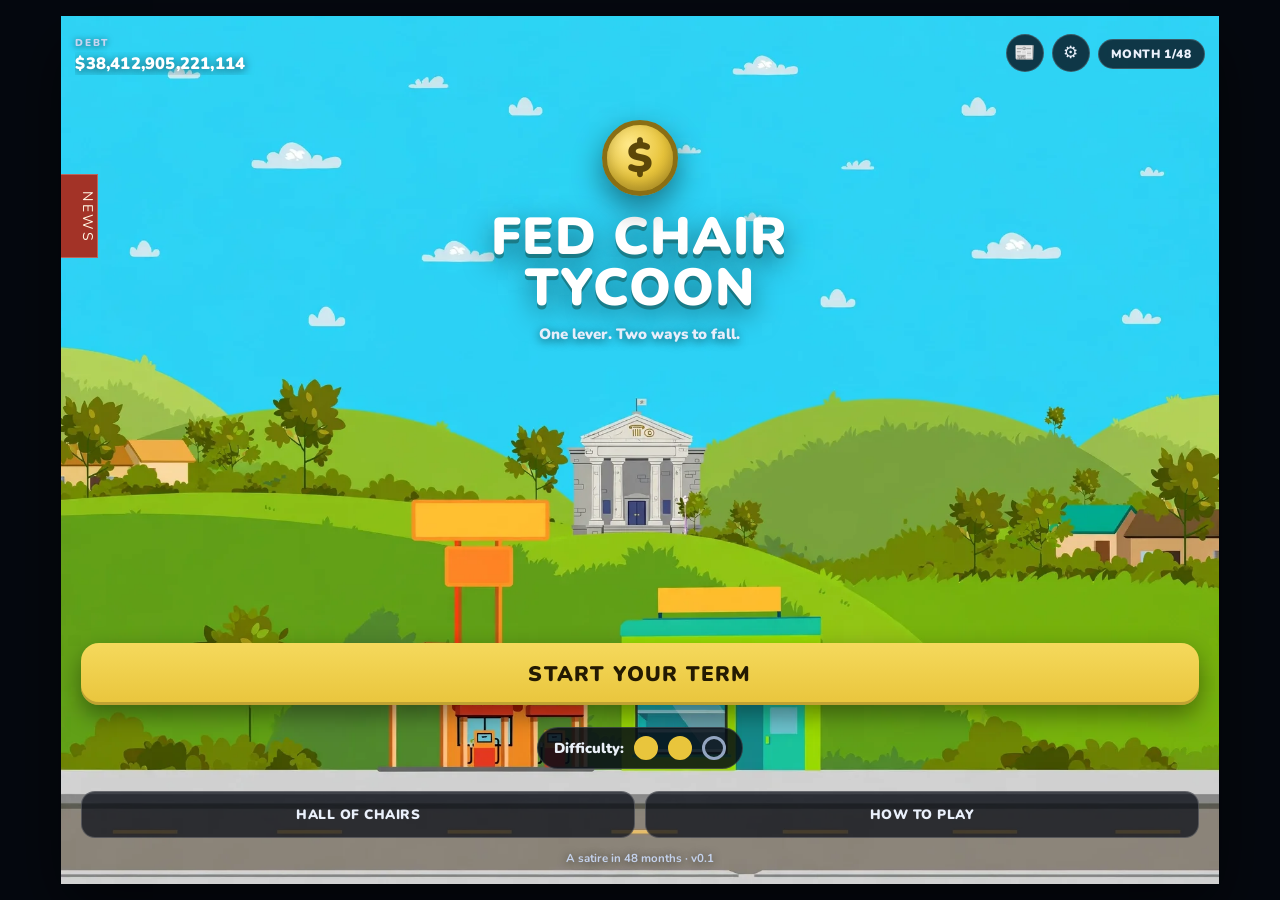
==== commit 47ce5328: "v29: stats row rides higher with the NEWS tab below it on the wide screen; cards are US gov executiv" ====
--- a/index.html
+++ b/index.html
@@ -6,7 +6,7 @@
 <script>try{ if(window.innerWidth > 760 && screen.width > 0 && screen.width <= 500){ document.querySelector('meta[name="viewport"]').setAttribute('content', 'width=' + screen.width + ', initial-scale=1, maximum-scale=1, user-scalable=no, viewport-fit=cover'); } }catch(e){}</script>
 <title>Fed Chair Tycoon</title>
 <link rel="icon" href="assets/icon.png">
-<link rel="stylesheet" href="styles.css?v=24">
+<link rel="stylesheet" href="styles.css?v=29">
 </head>
 <body>
 <div class="app">
@@ -39,6 +39,7 @@
     <div class="scene-price sp-gas" id="sceneGas"><span id="sceneGasTxt">3.49</span></div>
     <div class="scene-price sp-eggs" id="sceneEggs"><span class="se-k">EGGS</span><span class="se-v" id="sceneEggsVal">2.99</span></div>
     <div class="scene-price sp-tag" id="sceneEggsTag">2.99</div>
+    <div class="scene-price sp-tag" id="sceneGasTag">3.49</div>
 
     <header class="hud">
       <div class="hud-debt"><span class="k">DEBT</span><span class="v" id="debtVal">$38,412,905,221,114</span></div>
@@ -104,7 +105,7 @@
         <div class="brief-art"><div class="ribbon">THE BRIEFING</div></div>
         <div class="card-body">
           <h2>The job is yours</h2>
-          <p class="txt">In 1910, seven men met in secret on <b>Jekyll Island</b> and designed a central bank. You are what they built. Keep inflation near 2%, keep the street calm, and <b>survive 48 months</b>.</p>
+          <p class="txt">In November 1910, seven men meet in secret on <b>Jekyll Island</b>. They design a central bank and call it the Federal Reserve. You're now in charge. Keep the printer going brrr, target inflation near 2%, calm the street, and <b>survive your term</b>.</p>
           <div class="rules">
             <div class="rule"><div class="ic" style="background:rgba(62,207,110,.16);color:#3ECF6E">&#9679;</div><div class="rt"><b>The needle.</b> Green is calm. Blue is recession, red is inflation. Peg either end and your term ends.</div></div>
             <div class="rule"><div class="ic" style="background:rgba(127,178,255,.16);color:#7FB2FF">&#9650;&#9660;</div><div class="rt"><b>The lever.</b> One interest rate, moved in 0.25 steps. It works slowly, like everything in this building.</div></div>
@@ -268,7 +269,7 @@
   </aside>
 
 </div>
-<script src="game.js?v=24"></script>
+<script src="game.js?v=29"></script>
 <audio id="bgm" loop preload="auto" src="assets/music-monkeys.mp3"></audio>
 </body>
 </html>
--- a/styles.css
+++ b/styles.css
@@ -529,16 +529,15 @@
 
 /* v24: fully responsive hardening. The chips row becomes a 4-column grid on
    phones so long late-game prices can never push LIVES off the stage; the
-   scene insets narrow to 44px (just clear of the GDP/CPI bar tracks) so the
-   plate fills more of the phone width; a global clip kills horizontal page
-   overflow; and layoutPrices now clamps the cover crop so the baked price
-   boards always stay in frame, painting both scene layers with the exact
-   same inline size and position it uses for the overlays. */
+   phone scene runs full-bleed edge to edge under the bars (layoutPrices
+   clamps the cover crop so the price boards stay clear of the bar zones);
+   a global clip kills horizontal page overflow; and layoutPrices paints
+   both scene layers with the exact geometry it uses for the overlays. */
 html,body{overflow-x:clip}
 .hud-debt{min-width:0}
 @media (max-width:760px){
-  .scene{left:44px;right:44px}
-  .scene-bg{left:0;right:0}
+  .scene{left:0;right:0}
+  .scene-bg{display:none}
   .prices{display:grid;grid-template-columns:repeat(4,minmax(0,1fr));left:10px;right:10px;gap:5px}
   .pchip{justify-content:center;min-width:0;padding:4px 4px;font-size:10.5px;gap:4px;overflow:hidden}
   .pchip b{white-space:nowrap}
@@ -551,3 +550,53 @@
   .chair-name{font-size:17px}
   .item-slot.has-item .iname{font-size:12.5px}
 }
+
+/* v26: wide plate on wide-shaped phone boxes (browser chrome eats the
+   height): the same state tints as the desktop wide screen, at any width. */
+.stage.wideplate[data-scene="inflation"] .scene{filter:saturate(1.18) hue-rotate(-10deg) brightness(1.04)}
+.stage.wideplate[data-scene="recession"] .scene{filter:saturate(.5) brightness(.93)}
+.stage.wideplate[data-scene="war"] .scene{filter:saturate(.75) sepia(.4) brightness(.95)}
+.stage.wideplate[data-scene="disaster"] .scene{filter:saturate(.4) brightness(.8)}
+
+/* v28: every official interruption arrives as a LETTER, like the Term
+   Report: cream paper, ink text, airmail stripe, capped width, centred.
+   The dark full-width card is gone at every size. */
+.overlay{justify-content:center;padding:7vh 14px 14px}
+.overlay .card{width:min(520px,100%);background:linear-gradient(180deg,#FBF7EA,var(--cream));border:1px solid #D8CBA6;border-radius:6px;box-shadow:0 22px 48px rgba(20,12,0,.45);backdrop-filter:none;color:#221D10;position:relative;overflow:hidden}
+.overlay .card:before{content:"";position:absolute;top:0;left:0;right:0;height:6px;background:repeating-linear-gradient(45deg,#C73E46 0 14px,#FBF7EA 14px 28px,#2F5D8A 28px 42px,#FBF7EA 42px 56px)}
+.overlay h2{color:#221D10}
+.overlay .txt{color:#4A4232}
+.overlay .tag-warn{background:#F7E7C3;color:#8A5A10;border:1px solid #C9A227}
+.overlay .tag-event{background:#DCE9F7;color:#1D4E79;border:1px solid #7FA8C9}
+.overlay .tag-story{background:#E7DEF7;color:#4B3480;border:1px solid #A68FD0}
+.overlay .glabels span:first-child{color:#2F6BB3 !important}
+.overlay .glabels span:last-child{color:#C2452D !important}
+.overlay .btn-dim{background:transparent;border:1.5px solid #221D10;color:#221D10}
+.overlay .hintline{color:#8A7B52}
+
+/* v29: on the wide screen the stats row rides higher and above the news
+   layer; the NEWS tab drops below the stats so they never overlap. */
+@media (min-width:1101px){
+  .prices{top:52px;z-index:46}
+  .news-tab{top:158px}
+}
+
+/* v29b: the letter is a US government executive letter, not airmail:
+   Board letterhead with seal, serif body, and the decision is a SIGNATURE.
+   The primary action is signed (tap the signature); the secondary is a
+   plain typed line under it. */
+.overlay .card{background:#FDFBF3}
+.overlay .card:before{content:none;display:none}
+.letterhead{display:flex;align-items:center;gap:12px;border-bottom:2px solid #B9973F;padding-bottom:10px;margin-bottom:14px}
+.letterhead .seal{width:44px;height:44px;flex:none;border-radius:50%;background:radial-gradient(circle at 35% 30%,#F3D27A,#B9973F 70%,#8A6D24);border:2px solid #8A6D24;color:#3D2E05;font-family:Georgia,'Times New Roman',serif;font-weight:700;font-size:21px;display:flex;align-items:center;justify-content:center;box-shadow:inset 0 0 0 3px rgba(253,251,243,.55)}
+.lh-lines{display:flex;flex-direction:column;gap:1px}
+.lh-lines b{font-family:Georgia,'Times New Roman',serif;font-size:15.5px;letter-spacing:2.2px;color:#221D10}
+.lh-lines span{font-size:9.5px;font-weight:800;letter-spacing:2.6px;color:#6B5B33}
+.overlay .tagchip{background:none;border:none;padding:0;font-family:CourierPrime,monospace;font-size:11px;color:#6B5B33;letter-spacing:1.6px}
+.overlay h2{font-family:Georgia,'Times New Roman',serif;font-weight:700}
+.overlay .txt{font-family:Georgia,'Times New Roman',serif;font-size:14.5px;line-height:1.5}
+.sig-block{display:block;width:100%;margin-top:18px;background:none;border:none;text-align:left;padding:4px 2px 0;cursor:pointer}
+.sig-order{display:block;font-size:11px;font-weight:900;letter-spacing:2px;color:#8A5A10;text-transform:uppercase;margin-bottom:4px}
+.sig-name{display:block;font-family:'Snell Roundhand','Brush Script MT','Segoe Script',cursive;font-size:36px;line-height:1.1;color:#1D2A4A;border-bottom:1.5px solid #221D10;padding-bottom:3px}
+.sig-role{display:block;font-size:10px;font-weight:800;letter-spacing:2.6px;color:#6B5B33;margin-top:5px;text-transform:uppercase}
+.sig-alt{display:block;margin:13px auto 0;background:none;border:none;font-size:12px;font-weight:800;letter-spacing:1.6px;color:#3A332A;text-decoration:underline;text-underline-offset:3px;cursor:pointer;text-transform:uppercase;font-family:Nunito,sans-serif}
